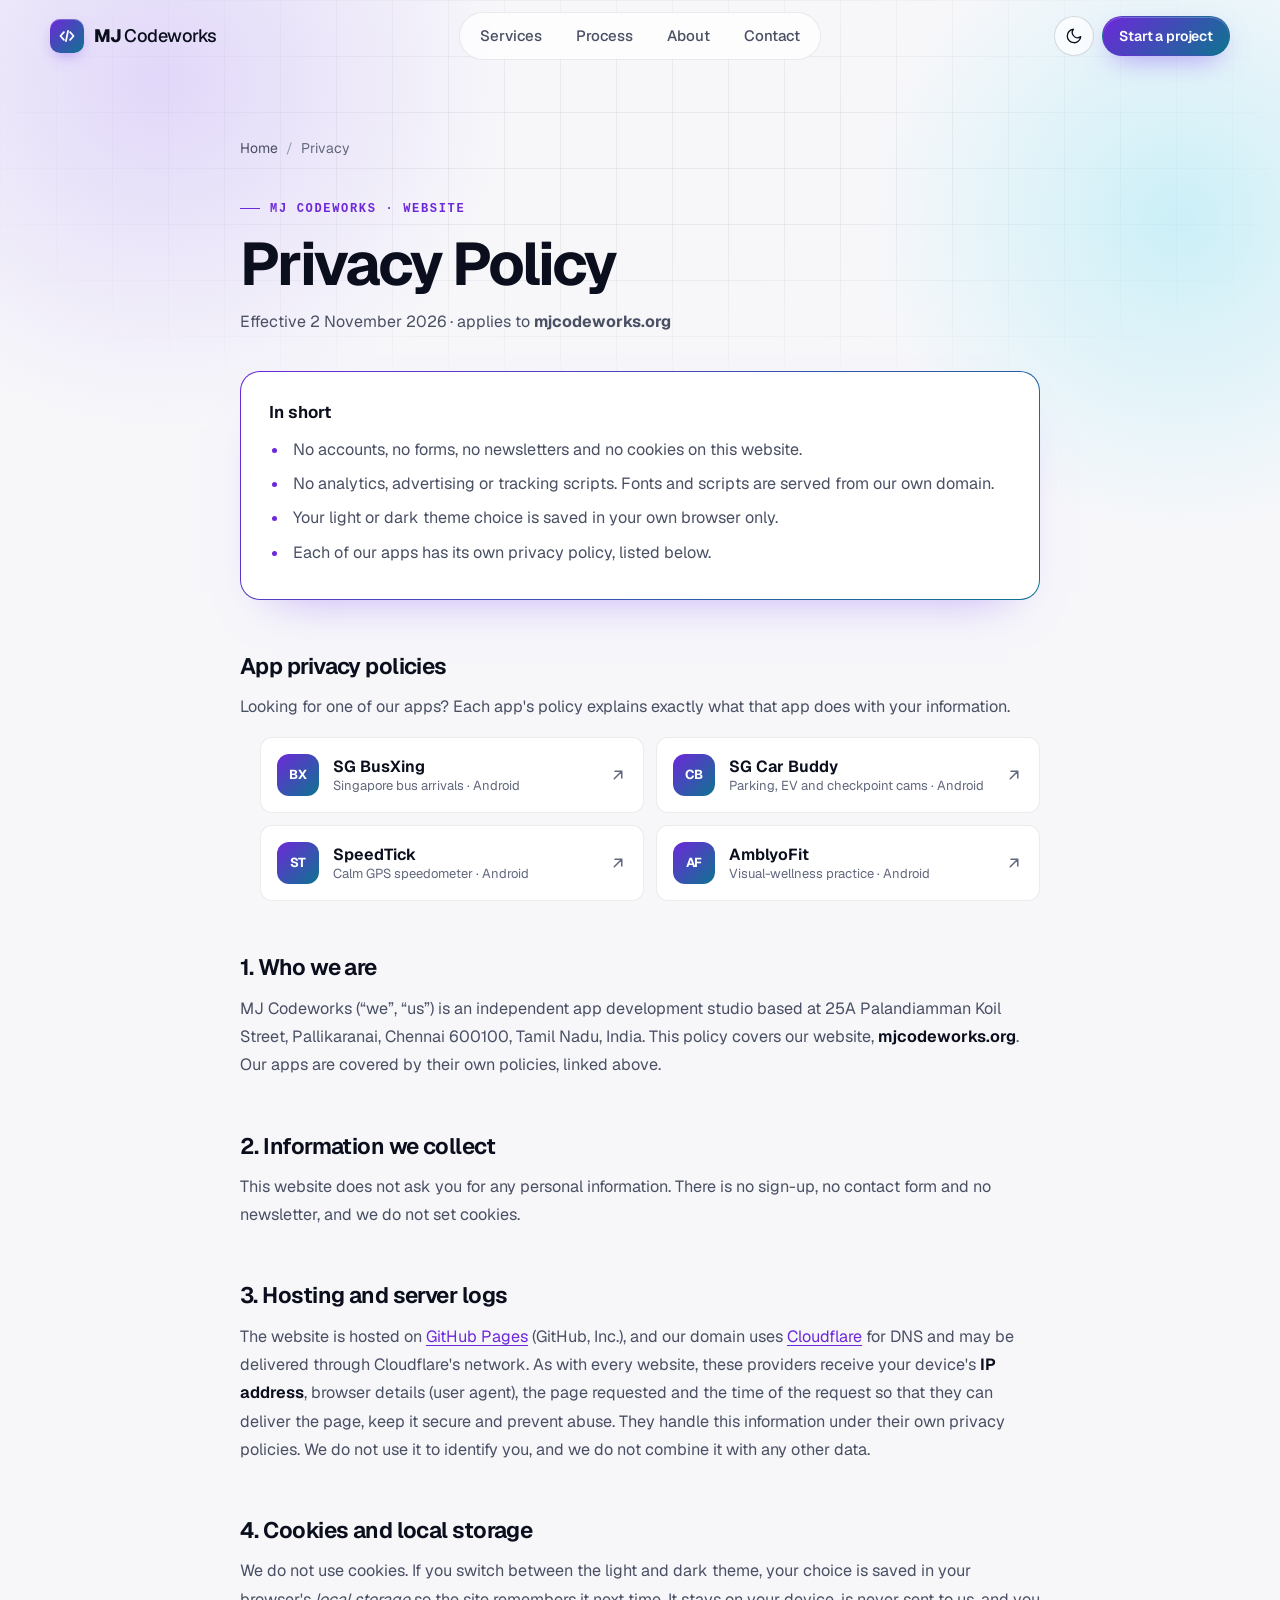
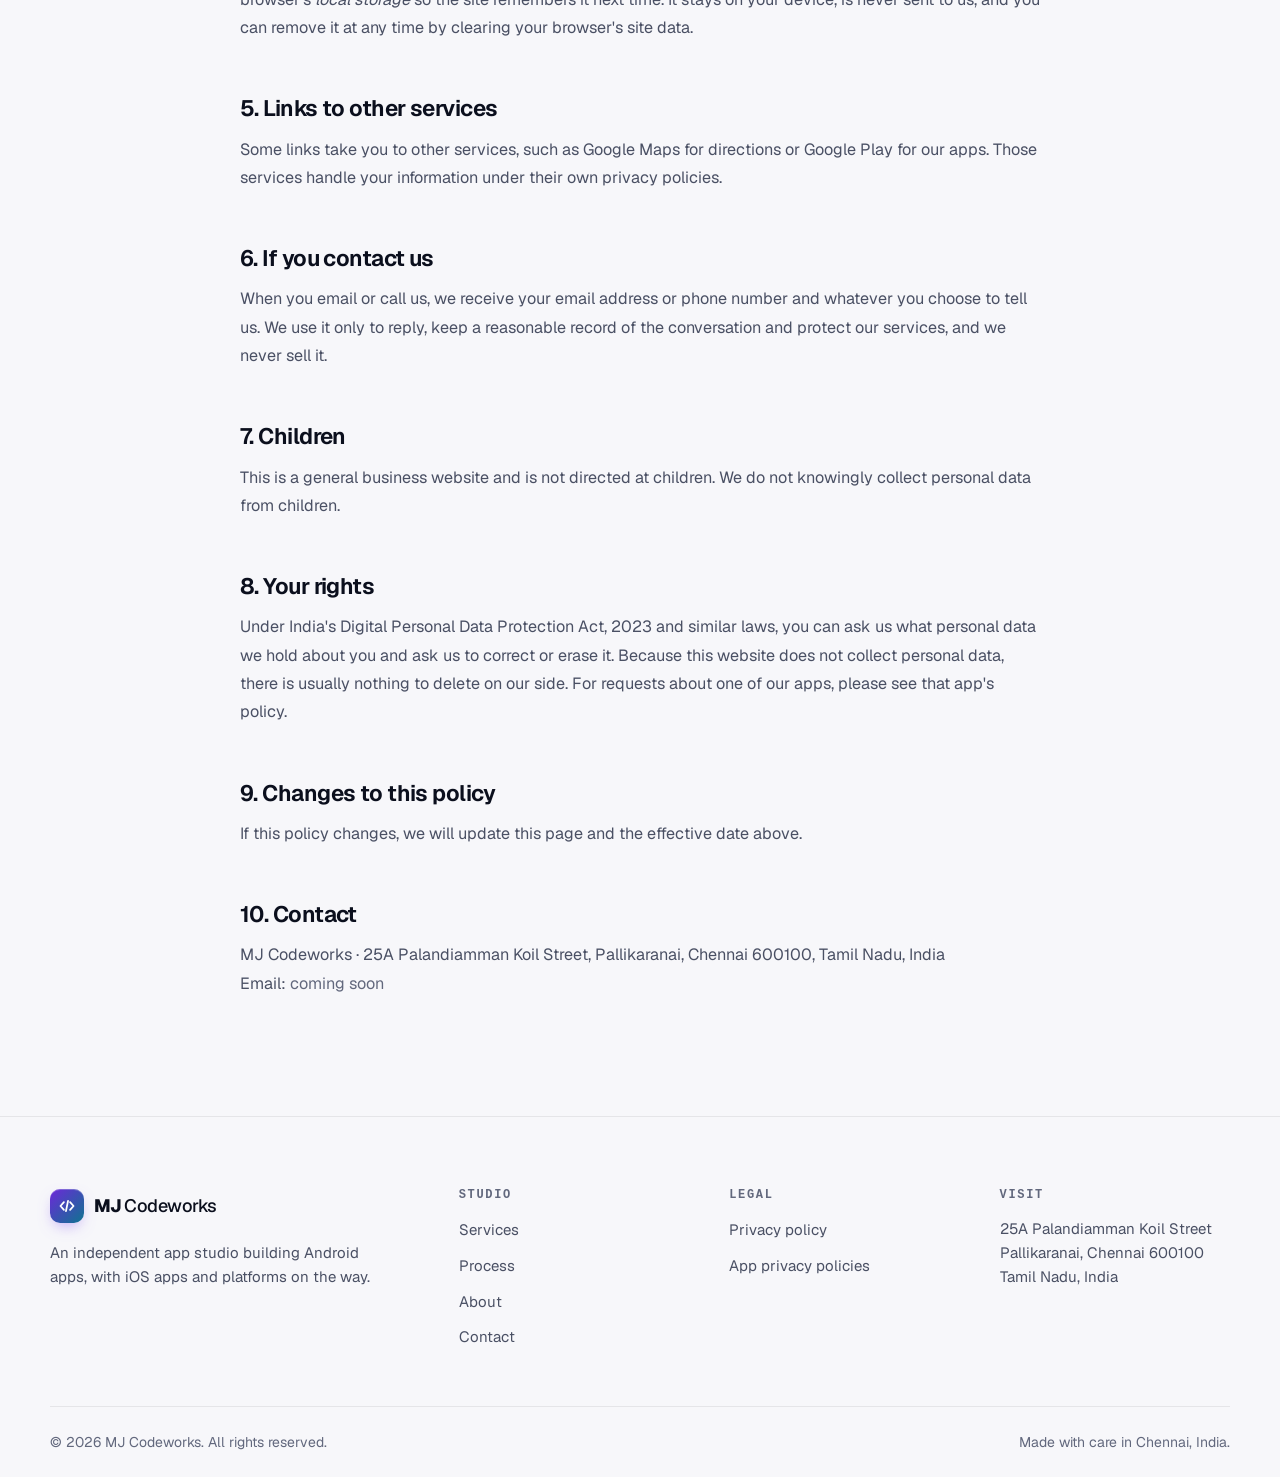
==== site/privacy/index.html @ a13cf24f "Add MJ Codeworks website with app privacy policies and Pages deploy" ====
<!doctype html>
<html lang="en-IN">
<head>
  <meta charset="utf-8">
  <meta name="viewport" content="width=device-width, initial-scale=1">
  <title>Privacy Policy · MJ Codeworks</title>
  <meta name="description" content="Privacy policy for the MJ Codeworks website, with links to the privacy policy of each MJ Codeworks app.">
  <link rel="canonical" href="https://mjcodeworks.org/privacy/">
  <meta name="theme-color" content="#f7f7fa">
  <link rel="icon" href="../favicon.svg" type="image/svg+xml">
  <link rel="preload" href="../assets/fonts/geist-var.woff2" as="font" type="font/woff2" crossorigin>
  <link rel="stylesheet" href="../assets/css/styles.css">
  <script src="../assets/js/theme.js"></script>
  <script src="../assets/js/main.js" defer></script>
</head>
<body>
<a class="skip-link" href="#main">Skip to content</a>

<div class="backdrop backdrop--soft" aria-hidden="true">
  <div class="backdrop__grid"></div>
  <div class="orb orb--1"></div>
  <div class="orb orb--2"></div>
</div>

<header class="site-header" data-header>
  <div class="container site-header__inner">
    <a class="brand" href="../">
      <span class="brand-mark" aria-hidden="true">
        <svg viewBox="0 0 32 32" fill="none" stroke="currentColor" stroke-width="2.6" stroke-linecap="round" stroke-linejoin="round"><path d="M11.5 10.5 6.5 16l5 5.5"/><path d="m20.5 10.5 5 5.5-5 5.5"/><path d="m17.5 8.5-3 15"/></svg>
      </span>
      <span><strong>MJ</strong> Codeworks</span>
    </a>
    <nav class="nav" id="site-nav" aria-label="Main">
      <a href="../#services">Services</a>
      <a href="../#process">Process</a>
      <a href="../#about">About</a>
      <a href="../#contact">Contact</a>
    </nav>
    <div class="header-actions">
      <button class="icon-btn theme-toggle" type="button" data-theme-toggle aria-label="Dark theme" aria-pressed="false">
        <svg class="icon icon--moon" viewBox="0 0 24 24" fill="none" stroke="currentColor" stroke-width="1.75" stroke-linecap="round" stroke-linejoin="round" aria-hidden="true"><path d="M21 12.8A9 9 0 1 1 11.2 3a7 7 0 0 0 9.8 9.8z"/></svg>
        <svg class="icon icon--sun" viewBox="0 0 24 24" fill="none" stroke="currentColor" stroke-width="1.75" stroke-linecap="round" stroke-linejoin="round" aria-hidden="true"><circle cx="12" cy="12" r="4"/><path d="M12 2v2M12 20v2M4.9 4.9l1.4 1.4M17.7 17.7l1.4 1.4M2 12h2M20 12h2M4.9 19.1l1.4-1.4M17.7 6.3l1.4-1.4"/></svg>
      </button>
      <a class="btn btn--primary btn--sm header-cta" href="../#contact">Start a project</a>
      <button class="icon-btn menu-btn" type="button" data-menu-toggle aria-controls="site-nav" aria-expanded="false" aria-label="Menu">
        <svg class="icon icon--menu" viewBox="0 0 24 24" fill="none" stroke="currentColor" stroke-width="1.75" stroke-linecap="round" aria-hidden="true"><path d="M4 7h16M4 12h16M4 17h16"/></svg>
        <svg class="icon icon--close" viewBox="0 0 24 24" fill="none" stroke="currentColor" stroke-width="1.75" stroke-linecap="round" aria-hidden="true"><path d="M6 6l12 12M18 6 6 18"/></svg>
      </button>
    </div>
  </div>
</header>

<main id="main" class="legal-main">
  <div class="legal-wrap">
    <ol class="breadcrumbs" aria-label="Breadcrumb">
      <li><a href="../">Home</a></li>
      <li aria-current="page">Privacy</li>
    </ol>

    <header class="legal-hero">
      <p class="kicker">MJ Codeworks · Website</p>
      <h1>Privacy Policy</h1>
      <p class="legal-meta">Effective 2 November 2026 · applies to <strong>mjcodeworks.org</strong></p>
    </header>

    <article class="prose">
      <div class="summary-card">
        <strong>In short</strong>
        <ul>
          <li>No accounts, no forms, no newsletters and no cookies on this website.</li>
          <li>No analytics, advertising or tracking scripts. Fonts and scripts are served from our own domain.</li>
          <li>Your light or dark theme choice is saved in your own browser only.</li>
          <li>Each of our apps has its own privacy policy, listed below.</li>
        </ul>
      </div>

      <h2 id="apps">App privacy policies</h2>
      <p>Looking for one of our apps? Each app's policy explains exactly what that app does with your information.</p>
      <ul class="policy-list">
        <li>
          <a class="policy-link" href="../apps/sgbusxing/privacy/">
            <span class="policy-link__icon" aria-hidden="true">BX</span>
            <span class="policy-link__text"><strong>SG BusXing</strong><small>Singapore bus arrivals · Android</small></span>
            <svg class="icon" viewBox="0 0 24 24" fill="none" stroke="currentColor" stroke-width="2" stroke-linecap="round" stroke-linejoin="round" aria-hidden="true"><path d="M7 17 17 7M8 7h9v9"/></svg>
          </a>
        </li>
        <li>
          <a class="policy-link" href="../apps/sgcarbuddy/privacy/">
            <span class="policy-link__icon" aria-hidden="true">CB</span>
            <span class="policy-link__text"><strong>SG Car Buddy</strong><small>Parking, EV and checkpoint cams · Android</small></span>
            <svg class="icon" viewBox="0 0 24 24" fill="none" stroke="currentColor" stroke-width="2" stroke-linecap="round" stroke-linejoin="round" aria-hidden="true"><path d="M7 17 17 7M8 7h9v9"/></svg>
          </a>
        </li>
        <li>
          <a class="policy-link" href="../apps/speedtick/privacy/">
            <span class="policy-link__icon" aria-hidden="true">ST</span>
            <span class="policy-link__text"><strong>SpeedTick</strong><small>Calm GPS speedometer · Android</small></span>
            <svg class="icon" viewBox="0 0 24 24" fill="none" stroke="currentColor" stroke-width="2" stroke-linecap="round" stroke-linejoin="round" aria-hidden="true"><path d="M7 17 17 7M8 7h9v9"/></svg>
          </a>
        </li>
        <li>
          <a class="policy-link" href="../apps/amblyofit/privacy/">
            <span class="policy-link__icon" aria-hidden="true">AF</span>
            <span class="policy-link__text"><strong>AmblyoFit</strong><small>Visual-wellness practice · Android</small></span>
            <svg class="icon" viewBox="0 0 24 24" fill="none" stroke="currentColor" stroke-width="2" stroke-linecap="round" stroke-linejoin="round" aria-hidden="true"><path d="M7 17 17 7M8 7h9v9"/></svg>
          </a>
        </li>
      </ul>

      <h2>1. Who we are</h2>
      <p>MJ Codeworks (“we”, “us”) is an independent app development studio based at 25A Palandiamman Koil Street,
        Pallikaranai, Chennai 600100, Tamil Nadu, India. This policy covers our website, <strong>mjcodeworks.org</strong>.
        Our apps are covered by their own policies, linked above.</p>

      <h2>2. Information we collect</h2>
      <p>This website does not ask you for any personal information. There is no sign-up, no contact form and no
        newsletter, and we do not set cookies.</p>

      <h2>3. Hosting and server logs</h2>
      <p>The website is hosted on <a href="https://docs.github.com/en/site-policy/privacy-policies/github-general-privacy-statement">GitHub Pages</a>
        (GitHub, Inc.), and our domain uses <a href="https://www.cloudflare.com/privacypolicy/">Cloudflare</a> for DNS and
        may be delivered through Cloudflare's network. As with every website, these providers receive your device's
        <strong>IP address</strong>, browser details (user agent), the page requested and the time of the request so that
        they can deliver the page, keep it secure and prevent abuse. They handle this information under their own privacy
        policies. We do not use it to identify you, and we do not combine it with any other data.</p>

      <h2>4. Cookies and local storage</h2>
      <p>We do not use cookies. If you switch between the light and dark theme, your choice is saved in your browser's
        <em>local storage</em> so the site remembers it next time. It stays on your device, is never sent to us, and you can
        remove it at any time by clearing your browser's site data.</p>

      <h2>5. Links to other services</h2>
      <p>Some links take you to other services, such as Google Maps for directions or Google Play for our apps. Those
        services handle your information under their own privacy policies.</p>

      <h2>6. If you contact us</h2>
      <p>When you email or call us, we receive your email address or phone number and whatever you choose to tell us. We
        use it only to reply, keep a reasonable record of the conversation and protect our services, and we never sell it.</p>

      <h2>7. Children</h2>
      <p>This is a general business website and is not directed at children. We do not knowingly collect personal data
        from children.</p>

      <h2>8. Your rights</h2>
      <p>Under India's Digital Personal Data Protection Act, 2023 and similar laws, you can ask us what personal data we
        hold about you and ask us to correct or erase it. Because this website does not collect personal data, there is
        usually nothing to delete on our side. For requests about one of our apps, please see that app's policy.</p>

      <h2>9. Changes to this policy</h2>
      <p>If this policy changes, we will update this page and the effective date above.</p>

      <h2>10. Contact</h2>
      <p>MJ Codeworks · 25A Palandiamman Koil Street, Pallikaranai, Chennai 600100, Tamil Nadu, India<br>
        Email: <span class="placeholder">coming soon</span></p>
    </article>
  </div>
</main>

<footer class="site-footer">
  <div class="container">
    <div class="footer-grid">
      <div class="footer-brand">
        <a class="brand" href="../">
          <span class="brand-mark" aria-hidden="true">
            <svg viewBox="0 0 32 32" fill="none" stroke="currentColor" stroke-width="2.6" stroke-linecap="round" stroke-linejoin="round"><path d="M11.5 10.5 6.5 16l5 5.5"/><path d="m20.5 10.5 5 5.5-5 5.5"/><path d="m17.5 8.5-3 15"/></svg>
          </span>
          <span><strong>MJ</strong> Codeworks</span>
        </a>
        <p>An independent app studio building Android apps, with iOS apps and platforms on the way.</p>
      </div>
      <nav aria-label="Studio">
        <p class="footer-title">Studio</p>
        <ul class="footer-links">
          <li><a href="../#services">Services</a></li>
          <li><a href="../#process">Process</a></li>
          <li><a href="../#about">About</a></li>
          <li><a href="../#contact">Contact</a></li>
        </ul>
      </nav>
      <nav aria-label="Legal">
        <p class="footer-title">Legal</p>
        <ul class="footer-links">
          <li><a href="./" aria-current="page">Privacy policy</a></li>
          <li><a href="#apps">App privacy policies</a></li>
        </ul>
      </nav>
      <div>
        <p class="footer-title">Visit</p>
        <address class="footer-address">25A Palandiamman Koil Street<br>Pallikaranai, Chennai 600100<br>Tamil Nadu, India</address>
      </div>
    </div>
    <div class="footer-bottom">
      <p>© <span data-year>2026</span> MJ Codeworks. All rights reserved.</p>
      <p>Made with care in Chennai, India.</p>
    </div>
  </div>
</footer>
</body>
</html>
---- site/assets/css/styles.css ----
/* ==========================================================================
   MJ Codeworks — site styles
   Theme: <html data-theme="light|dark"> (set by assets/js/theme.js)
   Brand: "Aurora" violet → cyan
   ========================================================================== */

@font-face {
  font-family: "Geist";
  src: url("../fonts/geist-var.woff2") format("woff2");
  font-weight: 100 900;
  font-style: normal;
  font-display: swap;
}

@font-face {
  font-family: "Instrument Serif";
  src: url("../fonts/instrument-serif-italic.woff2") format("woff2");
  font-weight: 400;
  font-style: italic;
  font-display: swap;
}

@property --ring {
  syntax: "<number>";
  inherits: false;
  initial-value: 0;
}

/* ---------- Tokens ---------- */

:root {
  --font-sans: "Geist", ui-sans-serif, system-ui, -apple-system, "Segoe UI", Roboto, "Helvetica Neue", Arial, sans-serif;
  --font-serif: "Instrument Serif", ui-serif, Georgia, "Times New Roman", serif;
  --font-mono: ui-monospace, "SF Mono", SFMono-Regular, Menlo, Consolas, "Liberation Mono", monospace;

  --radius-xs: 8px;
  --radius-sm: 12px;
  --radius: 20px;
  --radius-lg: 28px;
  --container: 1180px;
  --header-h: 72px;
  --ease: cubic-bezier(0.22, 1, 0.36, 1);

  --bg: #f7f7fa;
  --bg-alt: #eff0f5;
  --surface: #ffffff;
  --surface-2: #f3f4f8;
  --glass: rgba(255, 255, 255, 0.72);
  --line: rgba(14, 18, 36, 0.08);
  --line-strong: rgba(14, 18, 36, 0.15);
  --ink: #0b0f1d;
  --muted: #4a5064;
  --subtle: #62687d;
  --grid: rgba(14, 18, 36, 0.055);
  --track: rgba(14, 18, 36, 0.08);
  --shadow-sm: 0 1px 2px rgba(14, 18, 36, 0.05);
  --shadow: 0 1px 2px rgba(14, 18, 36, 0.04), 0 18px 40px -18px rgba(14, 18, 36, 0.2);
  --glow-strength: 0.34;

  /* Brand: p1/p2 = buttons & fills (white text passes AA), glow = decorative light,
     t1/t2 = gradient headline text, accent = links, icons and small text. */
  --p1: #6d28d9;
  --p2: #0e7490;
  --glow1: #8b5cf6;
  --glow2: #22d3ee;
  --t1: #6d28d9;
  --t2: #0e7490;
  --accent: #6d28d9;
  color-scheme: light;
}

[data-theme="dark"] {
  --bg: #06070c;
  --bg-alt: #0a0c13;
  --surface: #0f121b;
  --surface-2: #151924;
  --glass: rgba(15, 18, 27, 0.64);
  --line: rgba(255, 255, 255, 0.07);
  --line-strong: rgba(255, 255, 255, 0.14);
  --ink: #eef0f8;
  --muted: #a3a9bc;
  --subtle: #8a90a5;
  --grid: rgba(255, 255, 255, 0.04);
  --track: rgba(255, 255, 255, 0.09);
  --shadow-sm: 0 1px 2px rgba(0, 0, 0, 0.4);
  --shadow: 0 1px 2px rgba(0, 0, 0, 0.35), 0 24px 48px -24px rgba(0, 0, 0, 0.75);
  --glow-strength: 0.42;
  --t1: #a78bfa;
  --t2: #22d3ee;
  --accent: #c4b5fd;
  color-scheme: dark;
}

:root {
  --accent-soft: color-mix(in srgb, var(--accent) 11%, transparent);
  --accent-line: color-mix(in srgb, var(--accent) 28%, transparent);
  --gradient: linear-gradient(135deg, var(--p1), var(--p2));
  --gradient-text: linear-gradient(100deg, var(--t1), var(--t2));
}

/* ---------- Base ---------- */

*, *::before, *::after { box-sizing: border-box; }

html {
  -webkit-text-size-adjust: 100%;
  scroll-behavior: smooth;
  scroll-padding-top: calc(var(--header-h) + 16px);
}

body {
  position: relative;
  isolation: isolate;
  margin: 0;
  min-height: 100vh;
  background: var(--bg);
  color: var(--ink);
  font: 400 1rem/1.6 var(--font-sans);
  -webkit-font-smoothing: antialiased;
  -moz-osx-font-smoothing: grayscale;
  overflow-x: clip;
  transition: background-color 0.35s ease, color 0.35s ease;
}

img, svg { display: block; max-width: 100%; }
a { color: inherit; }
h1, h2, h3, p { overflow-wrap: break-word; }
::selection { background: color-mix(in srgb, var(--accent) 22%, transparent); }
:focus-visible { outline: 2px solid var(--accent); outline-offset: 3px; border-radius: 6px; }

.sr-only {
  position: absolute; width: 1px; height: 1px; padding: 0; margin: -1px;
  overflow: hidden; clip: rect(0, 0, 0, 0); white-space: nowrap; border: 0;
}

.skip-link {
  position: absolute; left: 16px; top: -100px; z-index: 100;
  padding: 10px 16px; border-radius: var(--radius-xs);
  background: var(--ink); color: var(--bg); font-weight: 600; text-decoration: none;
}
.skip-link:focus { top: 12px; }

.container { width: min(100% - 40px, var(--container)); margin-inline: auto; }

.icon { width: 20px; height: 20px; flex: none; }

/* ---------- Background glow ---------- */

.backdrop {
  position: absolute; inset: 0 0 auto; height: 1100px; z-index: -1;
  overflow: hidden; pointer-events: none;
}
.backdrop__grid {
  position: absolute; inset: 0;
  background-image:
    linear-gradient(var(--grid) 1px, transparent 1px),
    linear-gradient(90deg, var(--grid) 1px, transparent 1px);
  background-size: 56px 56px;
  -webkit-mask-image: radial-gradient(ellipse 75% 60% at 50% 25%, #000 25%, transparent 75%);
  mask-image: radial-gradient(ellipse 75% 60% at 50% 25%, #000 25%, transparent 75%);
}
.orb {
  position: absolute; border-radius: 50%;
  opacity: var(--glow-strength);
  animation: drift 22s ease-in-out infinite alternate;
}
.orb--1 { width: 760px; height: 760px; top: -300px; left: -220px; background: radial-gradient(circle, var(--glow1), transparent 65%); }
.orb--2 { width: 680px; height: 680px; top: -120px; right: -240px; background: radial-gradient(circle, var(--glow2), transparent 65%); animation-delay: -7s; }
.orb--3 { width: 520px; height: 520px; top: 420px; left: 32%; background: radial-gradient(circle, var(--glow1), transparent 65%); opacity: calc(var(--glow-strength) * 0.45); animation-delay: -14s; }
.backdrop--soft { height: 640px; }
.backdrop--soft .orb { opacity: calc(var(--glow-strength) * 0.6); }

@keyframes drift {
  to { transform: translate3d(60px, 40px, 0) scale(1.08); }
}

/* ---------- Buttons ---------- */

.btn {
  display: inline-flex; align-items: center; justify-content: center; gap: 8px;
  height: 48px; padding: 0 22px; border-radius: 999px;
  border: 1px solid transparent;
  font: 600 0.9375rem/1 var(--font-sans); letter-spacing: -0.01em;
  text-decoration: none; white-space: nowrap; cursor: pointer;
  transition: transform 0.25s var(--ease), box-shadow 0.25s ease, background-color 0.25s ease, border-color 0.25s ease;
}
.btn .icon { width: 18px; height: 18px; transition: transform 0.25s var(--ease); }
.btn:hover .icon--arrow { transform: translateX(3px); }
.btn--primary {
  color: #fff;
  background: var(--gradient);
  box-shadow: 0 10px 28px -10px color-mix(in srgb, var(--glow1) 75%, transparent), inset 0 1px 0 rgba(255, 255, 255, 0.22);
}
.btn--primary:hover { transform: translateY(-1px); box-shadow: 0 16px 36px -12px color-mix(in srgb, var(--glow1) 85%, transparent), inset 0 1px 0 rgba(255, 255, 255, 0.22); }
.btn--ghost {
  color: var(--ink);
  background: var(--glass);
  border-color: var(--line-strong);
  -webkit-backdrop-filter: blur(10px);
  backdrop-filter: blur(10px);
}
.btn--ghost:hover { border-color: var(--accent-line); background: var(--surface); }
.btn--sm { height: 40px; padding: 0 16px; font-size: 0.875rem; }

.icon-btn {
  display: inline-grid; place-items: center;
  width: 40px; height: 40px; padding: 0;
  border-radius: 999px; border: 1px solid var(--line-strong);
  background: var(--glass); color: var(--ink); cursor: pointer;
  transition: border-color 0.2s ease, background-color 0.2s ease, transform 0.2s var(--ease);
}
.icon-btn:hover { border-color: var(--accent-line); background: var(--surface); }
.icon-btn:active { transform: scale(0.94); }
.icon-btn .icon { width: 18px; height: 18px; }

/* ---------- Header ---------- */

.site-header {
  position: sticky; top: 0; z-index: 50;
  border-bottom: 1px solid transparent;
  transition: background-color 0.3s ease, border-color 0.3s ease;
}
.site-header.is-scrolled,
.site-header.menu-open {
  background: var(--glass);
  border-bottom-color: var(--line);
  -webkit-backdrop-filter: saturate(160%) blur(18px);
  backdrop-filter: saturate(160%) blur(18px);
}
.site-header__inner {
  display: grid; grid-template-columns: 1fr auto 1fr; align-items: center; gap: 16px;
  height: var(--header-h);
}

.brand {
  display: inline-flex; align-items: center; gap: 10px; justify-self: start;
  font-size: 1.125rem; font-weight: 500; letter-spacing: -0.03em; text-decoration: none;
}
.brand strong { font-weight: 800; }
.brand-mark {
  display: grid; place-items: center; flex: none;
  width: 34px; height: 34px; border-radius: 10px;
  background: var(--gradient); color: #fff;
  box-shadow: 0 6px 16px -6px color-mix(in srgb, var(--glow1) 70%, transparent), inset 0 1px 0 rgba(255, 255, 255, 0.25);
}
.brand-mark svg { width: 22px; height: 22px; }

.nav {
  display: flex; align-items: center; gap: 2px; padding: 4px;
  border-radius: 999px; border: 1px solid var(--line);
  background: var(--glass);
  -webkit-backdrop-filter: blur(12px);
  backdrop-filter: blur(12px);
}
.nav a {
  padding: 7px 16px; border-radius: 999px;
  color: var(--muted); font-size: 0.9375rem; font-weight: 500; text-decoration: none;
  transition: color 0.2s ease, background-color 0.2s ease;
}
.nav a:hover { color: var(--ink); background: var(--accent-soft); }
.nav a[aria-current="page"] { color: var(--ink); }

.header-actions { display: flex; align-items: center; gap: 8px; justify-self: end; grid-column: -2; }
.menu-btn { display: none; }

.theme-toggle .icon--sun { display: none; }
[data-theme="dark"] .theme-toggle .icon--sun { display: block; }
[data-theme="dark"] .theme-toggle .icon--moon { display: none; }
.menu-btn .icon--close { display: none; }
.menu-open .menu-btn .icon--close { display: block; }
.menu-open .menu-btn .icon--menu { display: none; }

/* ---------- Typography helpers ---------- */

.kicker {
  display: inline-flex; align-items: center; gap: 10px; margin: 0 0 18px;
  color: var(--accent); font: 600 0.75rem/1 var(--font-mono);
  letter-spacing: 0.14em; text-transform: uppercase;
}
.kicker::before { content: ""; width: 20px; height: 1px; background: currentColor; }

.gradient-text {
  background: var(--gradient-text);
  -webkit-background-clip: text;
  background-clip: text;
  color: transparent;
}
.serif-accent {
  font-family: var(--font-serif);
  font-style: italic;
  font-weight: 400;
  letter-spacing: -0.01em;
  padding-inline: 0.04em 0.1em;
  margin-inline: -0.04em -0.1em;
}

/* ---------- Hero ---------- */

.hero { padding: clamp(40px, 7vw, 88px) 0 clamp(64px, 8vw, 112px); }
.hero__inner {
  display: grid; grid-template-columns: minmax(0, 1.08fr) minmax(0, 0.92fr);
  align-items: center; gap: 40px;
}
.hero [data-enter] { animation: enter 0.9s var(--ease) both; animation-delay: calc(var(--i, 0) * 90ms); }

.pill {
  display: inline-flex; align-items: center; gap: 10px;
  padding: 5px 14px 5px 5px; border-radius: 999px;
  border: 1px solid var(--line-strong); background: var(--glass);
  -webkit-backdrop-filter: blur(10px);
  backdrop-filter: blur(10px);
  color: var(--muted); font-size: 0.8125rem; font-weight: 500;
}
.pill__tag {
  padding: 4px 10px; border-radius: 999px;
  background: var(--gradient); color: #fff; font-size: 0.75rem; font-weight: 600;
}

.hero h1 {
  margin: 24px 0 22px;
  font-size: clamp(2.6rem, 6.2vw, 4.9rem);
  font-weight: 700; line-height: 1.02; letter-spacing: -0.048em;
  text-wrap: balance;
}
.hero h1 .serif-accent { font-size: 1.06em; letter-spacing: -0.02em; }
.lead {
  margin: 0; max-width: 560px;
  color: var(--muted); font-size: clamp(1.05rem, 1.5vw, 1.2rem); line-height: 1.65;
  text-wrap: pretty;
}
.hero__actions { display: flex; flex-wrap: wrap; gap: 12px; margin-top: 36px; }
.check-list {
  display: flex; flex-wrap: wrap; gap: 10px 22px;
  margin: 36px 0 0; padding: 0; list-style: none;
  color: var(--muted); font-size: 0.9375rem;
}
.check-list li { display: inline-flex; align-items: center; gap: 8px; }
.check-list .icon { width: 18px; height: 18px; color: var(--accent); }

/* Phone mockup */

.hero__visual {
  position: relative; display: grid; place-items: center;
  min-height: 640px;
  perspective: 1400px;
  text-align: left;
}
.device {
  position: relative; width: 292px; height: 604px;
  padding: 10px; border-radius: 50px;
  background: linear-gradient(160deg, #2a2f3d, #0a0c12 40%, #1c202b);
  box-shadow:
    0 0 0 1px rgba(255, 255, 255, 0.08) inset,
    0 50px 100px -30px color-mix(in srgb, var(--glow1) 45%, rgba(0, 0, 0, 0.5)),
    0 30px 60px -30px rgba(0, 0, 0, 0.55);
  transform: rotateY(-14deg) rotateX(6deg) rotateZ(1deg);
  transition: transform 0.8s var(--ease);
  animation: device-in 1.2s var(--ease) 0.15s both;
}
.hero__visual:hover .device { transform: rotateY(-4deg) rotateX(2deg); }
.device::before {
  content: ""; position: absolute; top: 22px; left: 50%; z-index: 3;
  width: 12px; height: 12px; margin-left: -6px; border-radius: 50%;
  background: #05060a; box-shadow: 0 0 0 2px rgba(255, 255, 255, 0.04);
}
.device__screen {
  position: relative; height: 100%; overflow: hidden;
  display: flex; flex-direction: column; gap: 14px;
  padding: 18px 16px 12px; border-radius: 40px;
  background: var(--surface); color: var(--ink);
}
.app-status { display: flex; justify-content: space-between; padding: 0 8px; font-size: 0.75rem; font-weight: 600; }
.app-status span:last-child { display: inline-flex; gap: 4px; align-items: center; }
.app-status i { display: block; width: 14px; height: 8px; border-radius: 2px; background: currentColor; opacity: 0.8; }
.app-status i:first-child { width: 10px; opacity: 0.5; }
.app-top { display: flex; align-items: center; justify-content: space-between; padding: 6px 4px 0; }
.app-kicker { margin: 0; color: var(--subtle); font-size: 0.75rem; }
.app-title { margin: 0; font-size: 1.25rem; font-weight: 700; letter-spacing: -0.03em; }
.app-avatar {
  display: grid; place-items: center; width: 36px; height: 36px; border-radius: 50%;
  background: var(--gradient); color: #fff; font-size: 0.75rem; font-weight: 700;
}
.app-card {
  display: flex; align-items: center; gap: 14px; padding: 14px;
  border-radius: 20px; background: var(--surface-2); border: 1px solid var(--line);
}
.ring { position: relative; flex: none; width: 64px; height: 64px; display: grid; place-items: center; }
.ring::before {
  content: ""; position: absolute; inset: 0; border-radius: 50%;
  background: conic-gradient(var(--glow1), var(--glow2) calc(var(--ring) * 1%), var(--track) 0);
  -webkit-mask: radial-gradient(farthest-side, transparent calc(100% - 7px), #000 calc(100% - 6px));
  mask: radial-gradient(farthest-side, transparent calc(100% - 7px), #000 calc(100% - 6px));
  animation: ring-fill 1.8s var(--ease) 0.6s both;
}
.ring span { font-size: 0.875rem; font-weight: 700; }
.app-card__title { margin: 0; font-weight: 650; font-size: 0.9375rem; }
.app-card__sub { margin: 2px 0 0; color: var(--subtle); font-size: 0.75rem; }
.app-section-label { display: flex; justify-content: space-between; margin: 0 4px; font-size: 0.75rem; color: var(--subtle); }
.app-section-label b { color: var(--ink); font-weight: 600; }
.app-bars {
  display: flex; align-items: flex-end; gap: 8px; height: 76px; padding: 0 4px;
}
.app-bars span {
  flex: 1; height: var(--h); border-radius: 6px;
  background: linear-gradient(180deg, var(--glow1), color-mix(in srgb, var(--glow2) 60%, transparent));
  opacity: 0.85; transform-origin: bottom;
  animation: bar-grow 1s var(--ease) both;
  animation-delay: calc(0.7s + var(--i) * 70ms);
}
.app-bars span:last-child { opacity: 1; box-shadow: 0 0 18px -2px var(--glow1); }
.app-tasks { display: grid; gap: 8px; margin: 0; padding: 0; list-style: none; }
.app-tasks li {
  display: flex; align-items: center; gap: 10px; padding: 10px 12px;
  border-radius: 14px; border: 1px solid var(--line); font-size: 0.8125rem; font-weight: 500;
}
.app-tasks li em { margin-left: auto; color: var(--subtle); font-size: 0.6875rem; font-style: normal; }
.task-dot {
  display: grid; place-items: center; flex: none;
  width: 18px; height: 18px; border-radius: 50%;
  border: 1.5px solid var(--line-strong);
}
.task-dot svg { width: 11px; height: 11px; }
.is-done .task-dot { border: 0; background: var(--gradient); color: #fff; }
.is-active .task-dot { border-color: var(--glow1); box-shadow: 0 0 0 3px color-mix(in srgb, var(--glow1) 25%, transparent); }
.app-nav {
  display: flex; justify-content: space-around; margin-top: auto; padding: 10px 6px 4px;
  border-top: 1px solid var(--line);
}
.app-nav span { width: 22px; height: 6px; border-radius: 4px; background: var(--track); }
.app-nav span:first-child { width: 36px; background: var(--gradient); }

.float-card {
  position: absolute; z-index: 2;
  display: flex; align-items: center; gap: 12px;
  padding: 12px 16px 12px 12px; border-radius: 18px;
  border: 1px solid var(--line-strong); background: var(--glass);
  -webkit-backdrop-filter: blur(18px) saturate(160%);
  backdrop-filter: blur(18px) saturate(160%);
  box-shadow: var(--shadow);
  animation: enter 0.9s var(--ease) both, bob 7s ease-in-out infinite;
}
.float-card__icon {
  display: grid; place-items: center; flex: none;
  width: 36px; height: 36px; border-radius: 11px;
  background: var(--gradient); color: #fff;
}
.float-card__icon .icon { width: 18px; height: 18px; }
.float-card strong { display: block; font-size: 0.8125rem; font-weight: 650; }
.float-card small { display: block; color: var(--subtle); font-size: 0.6875rem; }
.float-card--a { top: 40%; left: -4%; animation-delay: 0.7s, 1.6s; }
.float-card--b { bottom: 5%; right: -4%; animation-delay: 0.9s, 0s; }
.float-card--c { top: 4%; right: 4%; padding: 10px 14px; animation-delay: 1.1s, 3s; }
.float-card--c strong { font-size: 1.125rem; letter-spacing: -0.02em; }

/* ---------- Marquee ---------- */

.marquee {
  border-block: 1px solid var(--line);
  background: color-mix(in srgb, var(--surface) 55%, transparent);
  overflow: hidden;
  -webkit-mask-image: linear-gradient(90deg, transparent, #000 12%, #000 88%, transparent);
  mask-image: linear-gradient(90deg, transparent, #000 12%, #000 88%, transparent);
}
.marquee__track { display: flex; width: max-content; animation: marquee 48s linear infinite; }
.marquee:hover .marquee__track { animation-play-state: paused; }
.marquee__list {
  display: flex; align-items: center; gap: 36px;
  margin: 0; padding: 22px 36px 22px 0; list-style: none;
  color: var(--muted); font-size: 1rem; font-weight: 500; white-space: nowrap;
}
.marquee__list li { display: inline-flex; align-items: center; gap: 36px; }
.marquee__list li::after {
  content: "✦"; font-size: 0.75rem;
  background: var(--gradient-text); -webkit-background-clip: text; background-clip: text; color: transparent;
}

/* ---------- Sections ---------- */

.section { padding: clamp(80px, 10vw, 136px) 0; }
.section--alt {
  background: var(--bg-alt);
  border-block: 1px solid var(--line);
}
.section-head { max-width: 760px; margin: 0 auto clamp(40px, 6vw, 64px); text-align: center; }
.section-head .kicker { justify-content: center; }
.section-title {
  margin: 0 0 18px;
  font-size: clamp(2rem, 4.6vw, 3.4rem); font-weight: 700;
  line-height: 1.06; letter-spacing: -0.04em;
  text-wrap: balance;
}
.section-title .serif-accent { font-size: 1.06em; }
.section-lead { margin: 0 auto; max-width: 620px; color: var(--muted); font-size: 1.125rem; text-wrap: pretty; }

/* Reveal on scroll (only when JS is running) */
.js [data-reveal] {
  opacity: 0; translate: 0 24px;
  transition:
    opacity 0.8s var(--ease) calc(var(--i, 0) * 80ms),
    translate 0.8s var(--ease) calc(var(--i, 0) * 80ms),
    transform 0.3s var(--ease), border-color 0.3s ease, box-shadow 0.3s ease;
}
.js [data-reveal].is-visible { opacity: 1; translate: 0 0; }

/* ---------- Cards ---------- */

.card {
  position: relative; overflow: hidden;
  padding: 28px; border-radius: var(--radius);
  background: var(--surface); border: 1px solid var(--line);
  box-shadow: var(--shadow-sm);
  transition: transform 0.3s var(--ease), border-color 0.3s ease, box-shadow 0.3s ease;
}
.card > * { position: relative; }
.card:hover { border-color: var(--line-strong); box-shadow: var(--shadow); }
[data-spotlight]::before {
  content: ""; position: absolute; inset: 0;
  background: radial-gradient(460px circle at var(--mx, 50%) var(--my, 0%), color-mix(in srgb, var(--glow1) 13%, transparent), transparent 60%);
  opacity: 0; transition: opacity 0.35s ease; pointer-events: none;
}
[data-spotlight]:hover::before { opacity: 1; }

.icon-tile {
  display: grid; place-items: center; flex: none;
  width: 46px; height: 46px; border-radius: 13px;
  background: var(--accent-soft); color: var(--accent);
  border: 1px solid var(--accent-line);
}
.icon-tile .icon { width: 22px; height: 22px; }

.status {
  display: inline-flex; align-items: center; gap: 7px;
  padding: 5px 11px; border-radius: 999px;
  border: 1px solid var(--line-strong);
  color: var(--muted); font-size: 0.75rem; font-weight: 600; white-space: nowrap;
}
.status .icon { width: 13px; height: 13px; }
.status--live { color: var(--accent); border-color: var(--accent-line); background: var(--accent-soft); }
.status--live::before {
  content: ""; width: 7px; height: 7px; border-radius: 50%;
  background: currentColor; animation: ping 2.2s ease-out infinite;
}

/* Bento grid */
.bento { display: grid; grid-template-columns: repeat(3, minmax(0, 1fr)); gap: 16px; }
.bento-card { display: flex; flex-direction: column; gap: 14px; min-height: 250px; }
.bento-card:hover { transform: translateY(-3px); }
.bento-card--feature { grid-column: span 2; grid-row: span 2; padding: 36px; }
.bento-card__head { display: flex; align-items: flex-start; justify-content: space-between; gap: 12px; margin-bottom: 8px; }
.bento-card h3 { margin: 0; font-size: 1.3rem; font-weight: 650; letter-spacing: -0.025em; }
.bento-card--feature h3 { font-size: clamp(1.6rem, 2.6vw, 2.1rem); letter-spacing: -0.035em; }
.bento-card p { margin: 0; color: var(--muted); }
.bento-card--feature > p { max-width: 520px; font-size: 1.0625rem; }
.bento-card--soon { background: linear-gradient(180deg, var(--surface), var(--surface-2)); }

.chips { display: flex; flex-wrap: wrap; gap: 8px; margin: 6px 0 10px; padding: 0; list-style: none; }
.chips li {
  padding: 6px 12px; border-radius: 999px;
  border: 1px solid var(--line); background: var(--surface-2);
  font-size: 0.8125rem; font-weight: 500;
}

.terminal {
  margin-top: auto; padding: 16px 18px 18px;
  border-radius: 16px; border: 1px solid rgba(255, 255, 255, 0.08);
  background: #0a0c12; color: #d5d9e5;
  font: 500 0.8125rem/1.75 var(--font-mono);
  box-shadow: inset 0 1px 0 rgba(255, 255, 255, 0.05), 0 20px 40px -24px rgba(0, 0, 0, 0.6);
  overflow-x: auto;
}
.terminal__bar { display: flex; gap: 7px; margin-bottom: 12px; }
.terminal__bar span { width: 11px; height: 11px; border-radius: 50%; background: #ff5f57; }
.terminal__bar span:nth-child(2) { background: #febc2e; }
.terminal__bar span:nth-child(3) { background: #28c840; }
.terminal__line { display: block; white-space: pre; }
.terminal .t-prompt { color: var(--glow2); }
.terminal .t-ok { color: #4ade80; }
.terminal .t-dim { color: #7d8398; }
.caret {
  display: inline-block; width: 8px; height: 1.05em; margin-left: 2px;
  background: #d5d9e5; vertical-align: text-bottom;
  animation: blink 1.1s steps(1) infinite;
}
.js .bento-card--feature .terminal__line { opacity: 0; }
.js .bento-card--feature.is-visible .terminal__line {
  animation: line-in 0.45s var(--ease) both;
  animation-delay: calc(0.5s + var(--l) * 0.45s);
}

/* ---------- Process ---------- */

.process {
  position: relative;
  display: grid; grid-template-columns: repeat(4, minmax(0, 1fr)); gap: 24px;
  margin: 0; padding: 0; list-style: none;
}
.process::before {
  content: ""; position: absolute; top: 28px; left: 28px; right: calc((100% - 72px) / 4 - 28px); height: 2px;
  background: linear-gradient(90deg, var(--glow1), var(--glow2));
  opacity: 0.55; transform-origin: left;
}
.js .process::before { transform: scaleX(0); transition: transform 1.6s var(--ease) 0.2s; }
.js .process.is-visible::before { transform: scaleX(1); }
.step { position: relative; display: flex; flex-direction: column; align-items: flex-start; }
.step__badge {
  position: relative; z-index: 1;
  display: grid; place-items: center;
  width: 56px; height: 56px; border-radius: 50%;
  background: var(--surface); color: var(--accent);
  border: 1px solid var(--accent-line);
  box-shadow: 0 0 0 8px var(--bg-alt), 0 10px 24px -12px color-mix(in srgb, var(--glow1) 70%, transparent);
}
.step__badge .icon { width: 22px; height: 22px; }
.step__num { display: block; margin: 26px 0 8px; color: var(--subtle); font: 600 0.75rem/1 var(--font-mono); letter-spacing: 0.14em; }
.step h3 { margin: 0 0 10px; font-size: 1.35rem; font-weight: 650; letter-spacing: -0.025em; }
.step p { margin: 0 0 18px; color: var(--muted); }
.step__out {
  display: inline-flex; align-items: center; gap: 8px; margin-top: auto;
  padding: 7px 12px; border-radius: 999px;
  border: 1px solid var(--line); background: var(--surface);
  font-size: 0.8125rem; font-weight: 600;
}
.step__out .icon { width: 15px; height: 15px; color: var(--accent); }

/* ---------- About ---------- */

.about { display: grid; grid-template-columns: minmax(0, 0.95fr) minmax(0, 1.05fr); gap: clamp(40px, 6vw, 80px); align-items: start; }
.about__intro { position: sticky; top: calc(var(--header-h) + 32px); }
.about__intro .section-title { text-align: left; }
.about__intro p { color: var(--muted); font-size: 1.0625rem; margin: 0 0 16px; max-width: 520px; }
.facts { display: grid; gap: 12px; margin: 28px 0 0; padding: 0; list-style: none; }
.facts li { display: flex; align-items: center; gap: 12px; font-weight: 500; }
.facts .icon-tile { width: 36px; height: 36px; border-radius: 10px; }
.facts .icon-tile .icon { width: 18px; height: 18px; }
.principles { display: grid; grid-template-columns: repeat(2, minmax(0, 1fr)); gap: 16px; }
.principle { display: flex; flex-direction: column; gap: 14px; }
.principle:nth-child(even) { margin-top: 40px; }
.principle h3 { margin: 6px 0 0; font-size: 1.15rem; font-weight: 650; letter-spacing: -0.02em; }
.principle p { margin: 0; color: var(--muted); font-size: 0.975rem; }

/* ---------- CTA ---------- */

.cta {
  position: relative; isolation: isolate; overflow: hidden;
  padding: clamp(48px, 7vw, 88px) clamp(24px, 5vw, 64px);
  border-radius: var(--radius-lg); border: 1px solid var(--line);
  background: var(--surface); text-align: center;
}
.cta::before {
  content: ""; position: absolute; inset: 0; z-index: -1;
  background:
    radial-gradient(600px circle at 12% 0%, color-mix(in srgb, var(--glow1) 32%, transparent), transparent 60%),
    radial-gradient(560px circle at 88% 100%, color-mix(in srgb, var(--glow2) 30%, transparent), transparent 60%);
}
.cta::after {
  content: ""; position: absolute; inset: 0; z-index: -1;
  background-image:
    linear-gradient(var(--grid) 1px, transparent 1px),
    linear-gradient(90deg, var(--grid) 1px, transparent 1px);
  background-size: 44px 44px;
  -webkit-mask-image: radial-gradient(ellipse at center, #000 20%, transparent 75%);
  mask-image: radial-gradient(ellipse at center, #000 20%, transparent 75%);
}
.cta .section-title { max-width: 760px; margin-inline: auto; }
.cta .section-lead { margin-bottom: 32px; }
.cta__actions { display: flex; flex-wrap: wrap; justify-content: center; gap: 12px; }

/* ---------- Contact ---------- */

.contact-grid { display: grid; grid-template-columns: minmax(0, 1.35fr) minmax(0, 1fr); gap: 16px; }
.contact-card { display: flex; align-items: flex-start; gap: 18px; }
.contact-card h3 { margin: 0 0 4px; font-size: 1rem; font-weight: 600; color: var(--subtle); }
.contact-card__value { margin: 0; font-size: 1.25rem; font-weight: 600; letter-spacing: -0.02em; }
.contact-card__note { margin: 6px 0 0; color: var(--subtle); font-size: 0.875rem; }
.contact-card--address { grid-row: span 2; flex-direction: column; align-items: stretch; gap: 0; padding: 0; }
.contact-card--address .map-art { flex: 1 0 240px; }
.contact-card--address .contact-card__body { display: flex; gap: 18px; padding: 28px; }
.contact-card address { font-style: normal; font-size: 1.125rem; font-weight: 500; line-height: 1.55; letter-spacing: -0.01em; }
.contact-actions { display: flex; flex-wrap: wrap; gap: 10px; margin-top: 18px; }
.placeholder { color: var(--subtle); }

.map-art {
  position: relative; height: 240px; overflow: hidden;
  background: var(--surface-2);
  border-bottom: 1px solid var(--line);
  background-image:
    linear-gradient(var(--grid) 1px, transparent 1px),
    linear-gradient(90deg, var(--grid) 1px, transparent 1px);
  background-size: 28px 28px;
}
.map-art__marsh {
  position: absolute; left: -6%; bottom: -30%; width: 46%; height: 90%;
  border-radius: 46% 54% 60% 40% / 52% 44% 56% 48%;
  background: color-mix(in srgb, var(--glow2) 20%, transparent);
  border: 1px solid color-mix(in srgb, var(--glow2) 30%, transparent);
}
.map-art__road {
  position: absolute; height: 14px; border-radius: 8px;
  background: var(--surface); box-shadow: 0 0 0 1px var(--line-strong);
}
.map-art__road--1 { left: -10%; right: -10%; top: 46%; transform: rotate(-8deg); }
.map-art__road--2 { top: -20%; bottom: -20%; left: 58%; width: 12px; height: auto; transform: rotate(14deg); }
.map-art__road--3 { left: 30%; right: -20%; top: 18%; height: 8px; transform: rotate(12deg); opacity: 0.8; }
.map-art__pin {
  position: absolute; top: 43%; left: 57%; z-index: 1;
  display: grid; place-items: center;
  width: 46px; height: 46px; margin: -23px 0 0 -23px; border-radius: 50%;
  background: var(--gradient); color: #fff;
  box-shadow: 0 0 0 5px var(--surface), 0 14px 28px -10px color-mix(in srgb, var(--glow1) 80%, transparent);
}
.map-art__pin::before, .map-art__pin::after {
  content: ""; position: absolute; inset: -5px; border-radius: 50%;
  border: 2px solid var(--glow1); opacity: 0;
  animation: pulse 2.6s ease-out infinite;
}
.map-art__pin::after { animation-delay: 1.3s; }
.map-art__pin .icon { width: 22px; height: 22px; }
.map-art__label {
  position: absolute; top: calc(43% + 34px); left: 57%; transform: translateX(-50%);
  padding: 4px 10px; border-radius: 999px;
  background: var(--glass); border: 1px solid var(--line-strong);
  -webkit-backdrop-filter: blur(8px);
  backdrop-filter: blur(8px);
  font-size: 0.75rem; font-weight: 600; white-space: nowrap;
}
.map-art__area {
  position: absolute; left: 7%; bottom: 14%;
  color: var(--subtle); font: 600 0.6875rem/1 var(--font-mono); letter-spacing: 0.14em; text-transform: uppercase;
}

/* ---------- Footer ---------- */

.site-footer { position: relative; overflow: hidden; padding-top: 72px; border-top: 1px solid var(--line); }
.footer-grid { display: grid; grid-template-columns: minmax(0, 1.6fr) repeat(3, minmax(0, 1fr)); gap: 40px; }
.footer-brand p { max-width: 320px; margin: 16px 0 0; color: var(--muted); font-size: 0.9375rem; }
.footer-title {
  margin: 0 0 16px; color: var(--subtle);
  font: 600 0.75rem/1 var(--font-mono); letter-spacing: 0.14em; text-transform: uppercase;
}
.footer-links { display: grid; gap: 10px; margin: 0; padding: 0; list-style: none; }
.footer-links a, .footer-address { color: var(--muted); font-size: 0.9375rem; font-style: normal; text-decoration: none; }
.footer-links a:hover { color: var(--ink); }
.footer-bottom {
  display: flex; flex-wrap: wrap; justify-content: space-between; gap: 12px;
  margin-top: 56px; padding: 24px 0; border-top: 1px solid var(--line);
  color: var(--subtle); font-size: 0.875rem;
}
.footer-bottom p { margin: 0; }
.footer-wordmark {
  margin: 0; padding: 8px 0 0;
  font-size: clamp(3rem, 13vw, 12rem); font-weight: 800;
  line-height: 0.78; letter-spacing: -0.065em; text-align: center; white-space: nowrap;
  background: linear-gradient(180deg, color-mix(in srgb, var(--ink) 13%, transparent), transparent 88%);
  -webkit-background-clip: text; background-clip: text; color: transparent;
  user-select: none;
}

/* ---------- Legal pages ---------- */

.legal-main { padding: clamp(32px, 6vw, 64px) 0 clamp(64px, 8vw, 104px); }
.legal-wrap { width: min(100% - 40px, 800px); margin-inline: auto; }
.breadcrumbs { display: flex; flex-wrap: wrap; gap: 8px; margin: 0 0 32px; padding: 0; list-style: none; color: var(--subtle); font-size: 0.875rem; }
.breadcrumbs li { display: inline-flex; align-items: center; gap: 8px; }
.breadcrumbs li + li::before { content: "/"; opacity: 0.6; }
.breadcrumbs a { color: var(--muted); text-decoration: none; }
.breadcrumbs a:hover { color: var(--ink); text-decoration: underline; text-underline-offset: 3px; }
.legal-hero h1 {
  margin: 0 0 14px;
  font-size: clamp(2.4rem, 6vw, 3.75rem); font-weight: 700;
  line-height: 1.04; letter-spacing: -0.045em;
}
.legal-meta { margin: 0; color: var(--muted); }
.legal-intro { margin: 18px 0 0; color: var(--muted); font-size: 1.125rem; }

.prose { color: var(--muted); font-size: 1.0125rem; line-height: 1.75; }
.prose h2 {
  margin: 52px 0 12px; scroll-margin-top: calc(var(--header-h) + 24px);
  color: var(--ink); font-size: 1.4rem; font-weight: 650; line-height: 1.3; letter-spacing: -0.025em;
}
.prose h3 { margin: 28px 0 8px; color: var(--ink); font-size: 1.0625rem; font-weight: 650; }
.prose p { margin: 0 0 16px; }
.prose ul { margin: 0 0 16px; padding-left: 1.25rem; }
.prose li { margin: 6px 0; padding-left: 4px; }
.prose li::marker { color: var(--accent); }
.prose strong { color: var(--ink); font-weight: 650; }
.prose a { color: var(--accent); text-decoration-thickness: 1px; text-underline-offset: 3px; }
.prose a:hover { text-decoration-thickness: 2px; }
.prose code {
  padding: 2px 6px; border-radius: 6px;
  border: 1px solid var(--line); background: var(--surface-2); color: var(--ink);
  font: 0.875em var(--font-mono);
}

.summary-card {
  margin: 36px 0 8px; padding: 26px 28px; border-radius: var(--radius);
  border: 1px solid transparent;
  background: linear-gradient(var(--surface), var(--surface)) padding-box, var(--gradient) border-box;
  box-shadow: 0 24px 48px -32px color-mix(in srgb, var(--glow1) 60%, transparent);
}
.summary-card > strong { display: block; margin-bottom: 8px; color: var(--ink); font-size: 1.0625rem; }
.summary-card ul { margin: 0; }

.table-scroll {
  margin: 20px 0 24px; overflow-x: auto;
  border: 1px solid var(--line); border-radius: var(--radius-sm); background: var(--surface);
}
.prose table { width: 100%; min-width: 600px; border-collapse: collapse; font-size: 0.9375rem; line-height: 1.6; }
.prose th, .prose td { padding: 14px 16px; border-bottom: 1px solid var(--line); text-align: left; vertical-align: top; }
.prose tr:last-child td { border-bottom: 0; }
.prose th {
  background: var(--surface-2); color: var(--subtle);
  font-size: 0.75rem; font-weight: 600; letter-spacing: 0.08em; text-transform: uppercase;
}

.policy-list { display: grid; grid-template-columns: repeat(2, minmax(0, 1fr)); gap: 12px; margin: 16px 0 0; padding: 0; list-style: none; }
.policy-list li { margin: 0; padding: 0; }
.policy-link {
  display: flex; align-items: center; gap: 14px; height: 100%; padding: 16px;
  border-radius: var(--radius-sm); border: 1px solid var(--line); background: var(--surface);
  text-decoration: none;
  transition: border-color 0.2s ease, transform 0.2s var(--ease), box-shadow 0.2s ease;
}
.prose .policy-link { color: inherit; }
.policy-link:hover { border-color: var(--accent-line); transform: translateY(-2px); box-shadow: var(--shadow); }
.policy-link__icon {
  display: grid; place-items: center; flex: none;
  width: 42px; height: 42px; border-radius: 12px;
  background: var(--gradient); color: #fff; font-size: 0.8125rem; font-weight: 700; letter-spacing: -0.02em;
}
.policy-link__text { display: grid; line-height: 1.35; }
.policy-link__text strong { font-size: 1rem; }
.policy-link__text small { color: var(--subtle); font-size: 0.8125rem; }
.policy-link > .icon { margin-left: auto; width: 18px; height: 18px; color: var(--subtle); transition: transform 0.2s var(--ease), color 0.2s ease; }
.policy-link:hover > .icon { color: var(--accent); transform: translate(2px, -2px); }

/* ---------- 404 ---------- */

.not-found { display: grid; place-items: center; min-height: calc(100vh - var(--header-h)); min-height: calc(100svh - var(--header-h)); padding: 64px 0; text-align: center; }
.not-found .not-found__code {
  margin: 0; font-size: clamp(6rem, 22vw, 12rem); font-weight: 800; line-height: 0.9; letter-spacing: -0.06em;
  color: transparent;
}
.not-found h1 { margin: 16px 0 12px; font-size: clamp(1.75rem, 4vw, 2.5rem); letter-spacing: -0.03em; }
.not-found p { margin: 0 auto 32px; max-width: 460px; color: var(--muted); }

/* ---------- Animations ---------- */

@keyframes enter { from { opacity: 0; translate: 0 18px; } }
@keyframes device-in { from { opacity: 0; translate: 0 60px; } }
@keyframes bob { 50% { transform: translateY(-10px); } }
@keyframes ring-fill { to { --ring: 86; } }
@keyframes bar-grow { from { transform: scaleY(0); } }
@keyframes marquee { to { transform: translateX(-50%); } }
@keyframes blink { 50% { opacity: 0; } }
@keyframes line-in { from { opacity: 0; translate: -6px 0; } to { opacity: 1; translate: 0 0; } }
@keyframes ping {
  0% { box-shadow: 0 0 0 0 color-mix(in srgb, currentColor 55%, transparent); }
  70%, 100% { box-shadow: 0 0 0 7px transparent; }
}
@keyframes pulse {
  0% { opacity: 0.7; transform: scale(1); }
  100% { opacity: 0; transform: scale(2.4); }
}

/* ---------- Responsive ----------
   Phones ≤ 640 · Tablets 641–1080 · Laptops 1081–1599 · Large monitors ≥ 1600 */

@media (min-width: 1600px) {
  :root { --container: 1320px; }
  html { font-size: 106.25%; }
  .device { width: 316px; height: 654px; }
  .hero__visual { min-height: 700px; }
}

@media (min-width: 2200px) {
  :root { --container: 1480px; --header-h: 80px; }
  html { font-size: 118.75%; }
  .device { width: 344px; height: 712px; border-radius: 56px; }
  .device__screen { border-radius: 46px; }
  .hero__visual { min-height: 760px; }
  .backdrop { height: 1300px; }
}

@media (max-width: 1080px) {
  .process { grid-template-columns: repeat(2, minmax(0, 1fr)); gap: 48px 32px; }
  .process::before { display: none; }

  .footer-grid { grid-template-columns: repeat(3, minmax(0, 1fr)); }
  .footer-brand { grid-column: 1 / -1; }
}

@media (max-width: 960px) {
  .hero__inner { grid-template-columns: 1fr; gap: 48px; text-align: center; }
  .hero__copy { display: flex; flex-direction: column; align-items: center; }
  .hero .lead { margin-inline: auto; }
  .hero__actions, .check-list { justify-content: center; }
  .hero__visual { width: min(100%, 560px); min-height: 620px; margin-inline: auto; }
  .float-card--a { left: 0; }
  .float-card--b { right: 0; }

  .bento { grid-template-columns: repeat(2, minmax(0, 1fr)); }
  .bento-card--feature { grid-column: 1 / -1; grid-row: auto; }
  .bento-card:last-child { grid-column: 1 / -1; min-height: 0; }

  .about { grid-template-columns: 1fr; }
  .about__intro { position: static; }

  .contact-grid { grid-template-columns: repeat(2, minmax(0, 1fr)); }
  .contact-card--address { grid-column: 1 / -1; grid-row: auto; display: grid; grid-template-columns: minmax(0, 1fr) minmax(0, 1fr); }
  .contact-card--address .map-art { height: auto; min-height: 260px; border-bottom: 0; border-right: 1px solid var(--line); }
}

@media (max-width: 860px) {
  .site-header__inner { grid-template-columns: 1fr auto; }
  .menu-btn { display: inline-grid; }
  .nav {
    position: absolute; top: calc(var(--header-h) - 4px); left: 16px; right: 16px;
    display: none; flex-direction: column; align-items: stretch; gap: 2px;
    padding: 8px; border-radius: var(--radius);
    border-color: var(--line-strong); background: var(--surface);
    box-shadow: var(--shadow);
  }
  .menu-open .nav { display: flex; }
  .nav a { padding: 12px 16px; border-radius: var(--radius-sm); font-size: 1rem; }
}

@media (max-width: 640px) {
  .section { padding: 72px 0; }
  .section-head { text-align: left; }
  .section-head .kicker { justify-content: flex-start; }
  .section-lead { margin-inline: 0; font-size: 1.0625rem; }

  .bento { grid-template-columns: 1fr; }
  .bento-card { min-height: 0; }
  .bento-card--feature { padding: 26px 22px; }
  .card { padding: 24px 22px; }
  .terminal { padding: 14px; font-size: 0.75rem; }

  .process { grid-template-columns: 1fr; gap: 36px; }
  .process::before { display: block; top: 28px; bottom: 28px; left: 27px; right: auto; width: 2px; height: auto; transform-origin: top; }
  .js .process::before { transform: scaleY(0); }
  .js .process.is-visible::before { transform: scaleY(1); }
  .step { padding-left: 80px; }
  .step__badge { position: absolute; left: 0; top: 0; }
  .step__num { margin-top: 4px; }

  .principles { grid-template-columns: 1fr; }
  .principle:nth-child(even) { margin-top: 0; }

  .cta { text-align: left; }
  .cta .section-lead { margin-inline: 0; }
  .cta__actions { justify-content: flex-start; }

  .contact-grid { grid-template-columns: 1fr; }
  .contact-card--address { display: flex; }
  .contact-card--address .map-art { flex: 0 0 200px; height: 200px; min-height: 0; border-right: 0; border-bottom: 1px solid var(--line); }
  .contact-card--address .contact-card__body { padding: 24px 22px; }

  .policy-list { grid-template-columns: 1fr; }
  .footer-grid { grid-template-columns: repeat(2, minmax(0, 1fr)); gap: 32px 24px; }
  .footer-bottom { margin-top: 40px; }
}

@media (max-width: 520px) {
  .header-cta { display: none; }
  .hero h1 { font-size: clamp(2.35rem, 11vw, 2.9rem); }
  .pill__more { display: none; }
  .hero__actions { width: 100%; flex-direction: column; }
  .hero__actions .btn { width: 100%; }
  .check-list { flex-direction: column; align-items: center; gap: 10px; }

  .hero__visual { min-height: 556px; }
  .device { width: 256px; height: 532px; border-radius: 44px; transform: none; }
  .device__screen { border-radius: 34px; gap: 11px; padding: 16px 13px 10px; }
  .app-bars { height: 56px; }
  .app-tasks li:nth-child(4) { display: none; }
  .float-card { padding: 9px 12px 9px 9px; gap: 10px; border-radius: 14px; }
  .float-card__icon { width: 30px; height: 30px; border-radius: 9px; }
  .float-card--a { left: -4px; top: 50%; }
  .float-card--b { right: -4px; bottom: 6%; }
  .float-card--c { display: none; }

  .contact-card--address .contact-card__body { flex-direction: column; gap: 14px; }
  .contact-actions .btn { flex: 1 1 auto; }
  .ring { width: 54px; height: 54px; }
  .app-card { gap: 12px; padding: 12px; }
}

@media (max-width: 360px) {
  .container, .legal-wrap { width: calc(100% - 32px); }
  .brand { font-size: 1rem; }
  .float-card--b { display: none; }
}

/* Touch screens: no sticky hover lifts or cursor effects */
@media (hover: none) {
  .card:hover, .bento-card:hover, .policy-link:hover, .btn--primary:hover { transform: none; }
  [data-spotlight]::before { display: none; }
}

@media (prefers-reduced-motion: reduce) {
  html { scroll-behavior: auto; }
  *, *::before, *::after {
    animation-duration: 0.01ms !important;
    animation-delay: 0s !important;
    animation-iteration-count: 1 !important;
    transition-duration: 0.01ms !important;
    transition-delay: 0s !important;
  }
  .marquee__track { animation: none; }
  .device, .hero__visual:hover .device { transform: none; }
}
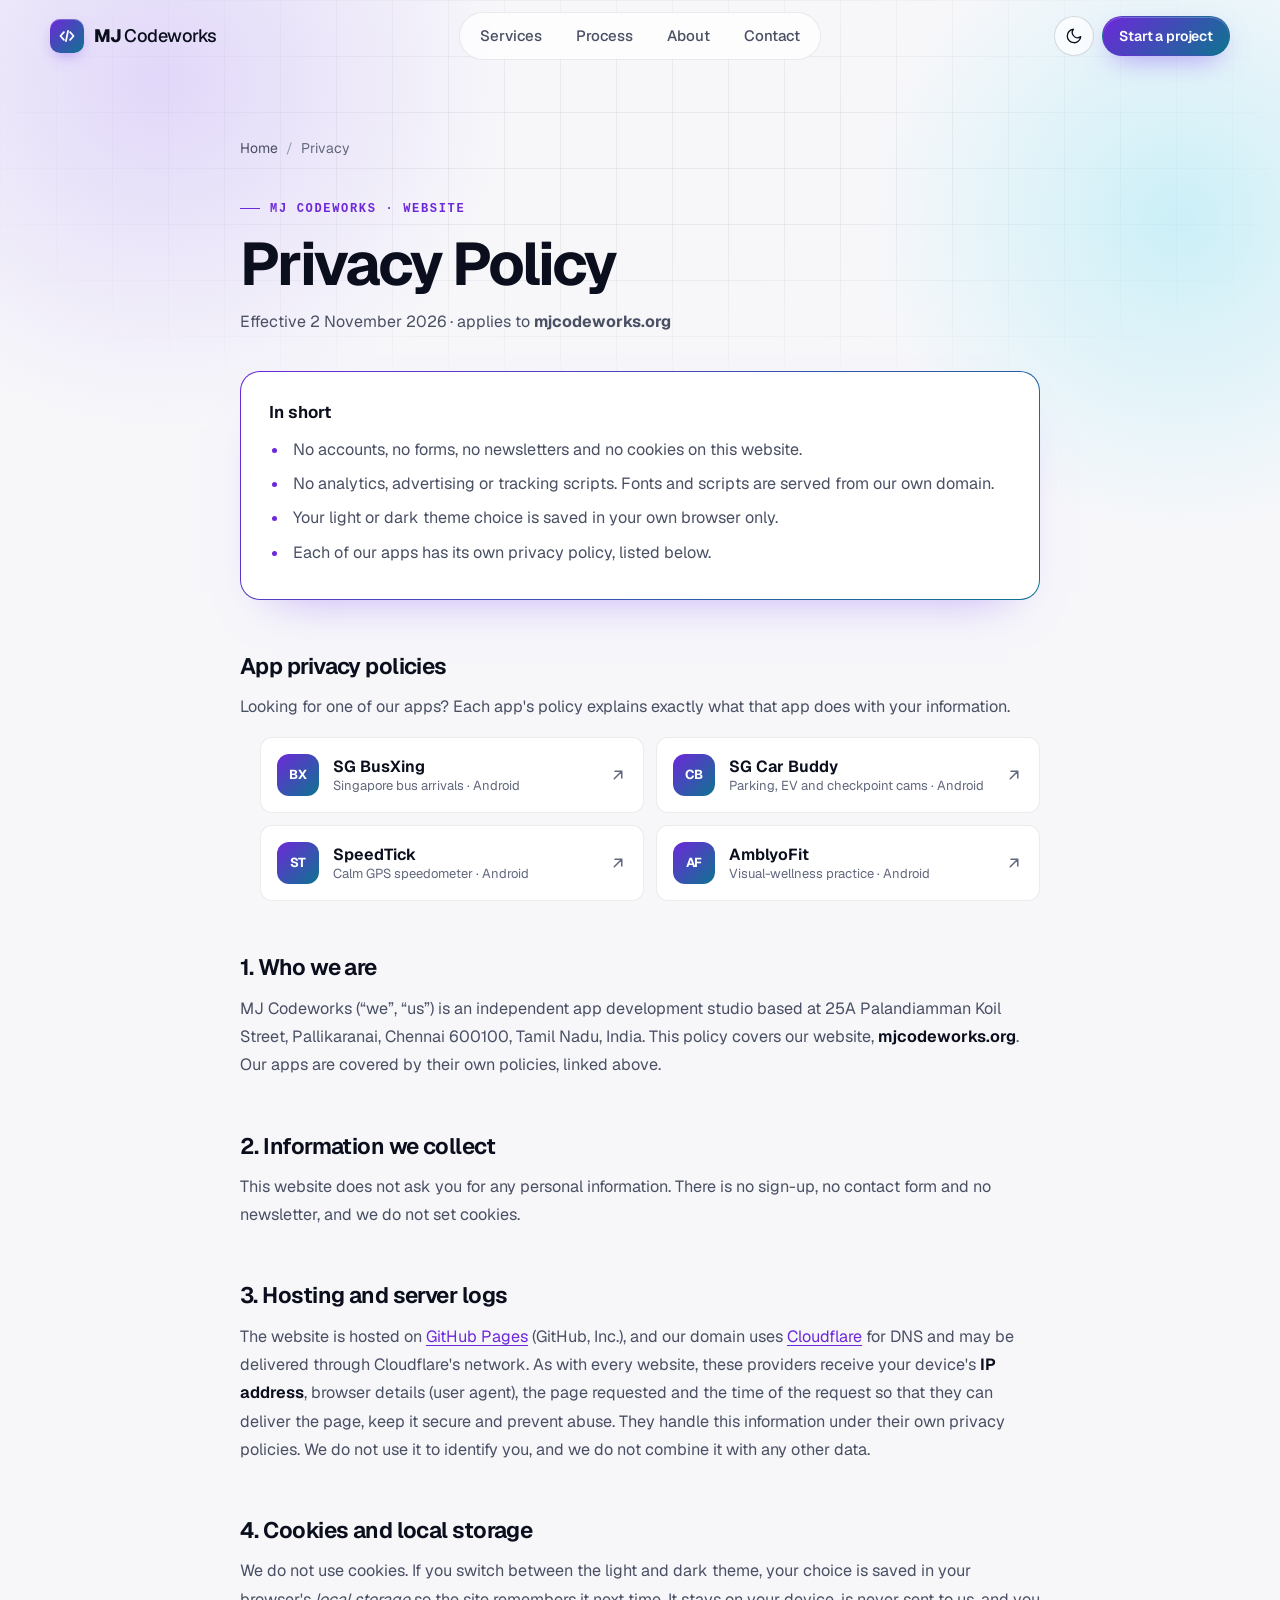
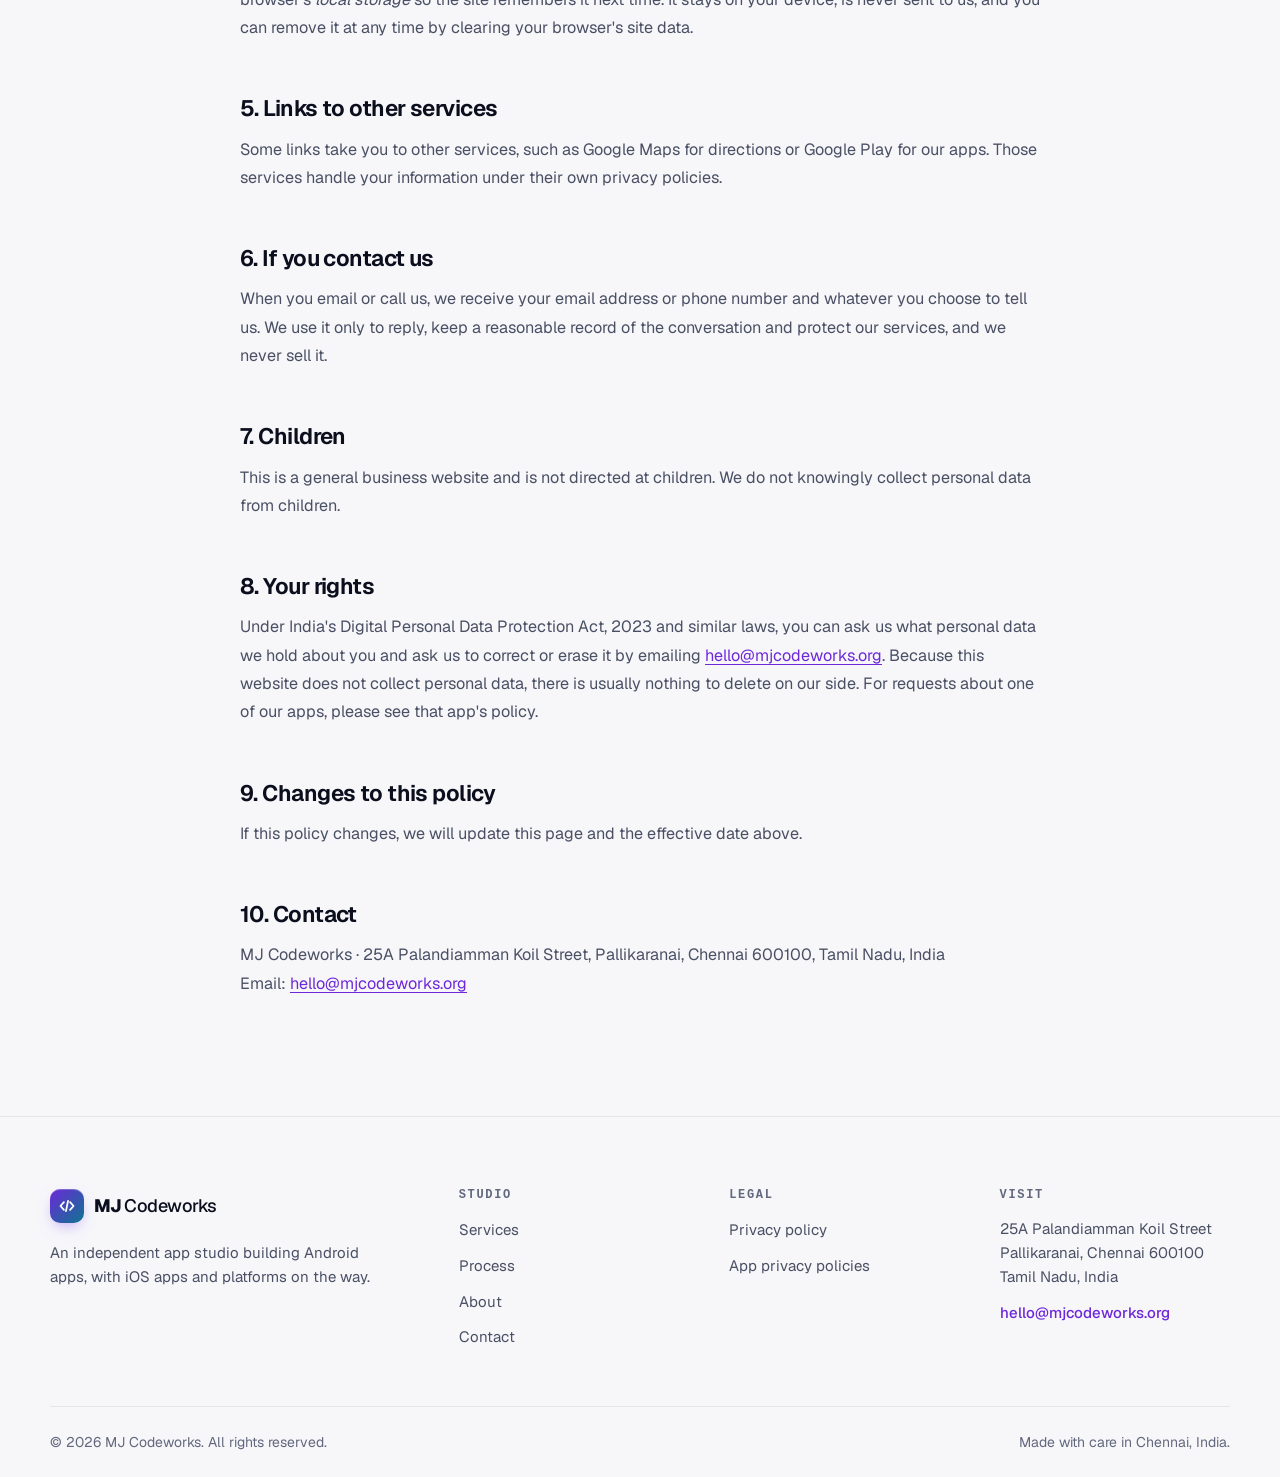
==== commit d23e1a8f: "Add business email: hello@ on the site, support@ in app policies" ====
--- a/site/privacy/index.html
+++ b/site/privacy/index.html
@@ -143,15 +143,17 @@
 
       <h2>8. Your rights</h2>
       <p>Under India's Digital Personal Data Protection Act, 2023 and similar laws, you can ask us what personal data we
-        hold about you and ask us to correct or erase it. Because this website does not collect personal data, there is
-        usually nothing to delete on our side. For requests about one of our apps, please see that app's policy.</p>
+        hold about you and ask us to correct or erase it by emailing
+        <a href="mailto:hello@mjcodeworks.org">hello@mjcodeworks.org</a>. Because this website does not collect personal
+        data, there is usually nothing to delete on our side. For requests about one of our apps, please see that app's
+        policy.</p>
 
       <h2>9. Changes to this policy</h2>
       <p>If this policy changes, we will update this page and the effective date above.</p>
 
       <h2>10. Contact</h2>
       <p>MJ Codeworks · 25A Palandiamman Koil Street, Pallikaranai, Chennai 600100, Tamil Nadu, India<br>
-        Email: <span class="placeholder">coming soon</span></p>
+        Email: <a href="mailto:hello@mjcodeworks.org">hello@mjcodeworks.org</a></p>
     </article>
   </div>
 </main>
@@ -187,6 +189,7 @@
       <div>
         <p class="footer-title">Visit</p>
         <address class="footer-address">25A Palandiamman Koil Street<br>Pallikaranai, Chennai 600100<br>Tamil Nadu, India</address>
+        <a class="footer-email" href="mailto:hello@mjcodeworks.org">hello@mjcodeworks.org</a>
       </div>
     </div>
     <div class="footer-bottom">
--- a/site/assets/css/styles.css
+++ b/site/assets/css/styles.css
@@ -670,8 +670,11 @@
 .contact-grid { display: grid; grid-template-columns: minmax(0, 1.35fr) minmax(0, 1fr); gap: 16px; }
 .contact-card { display: flex; align-items: flex-start; gap: 18px; }
 .contact-card h3 { margin: 0 0 4px; font-size: 1rem; font-weight: 600; color: var(--subtle); }
-.contact-card__value { margin: 0; font-size: 1.25rem; font-weight: 600; letter-spacing: -0.02em; }
+.contact-card__value { margin: 0; font-size: 1.25rem; font-weight: 600; letter-spacing: -0.02em; overflow-wrap: anywhere; }
+a.contact-card__value { display: inline-block; color: var(--ink); text-decoration: none; transition: color 0.2s ease; }
+a.contact-card__value:hover { color: var(--accent); }
 .contact-card__note { margin: 6px 0 0; color: var(--subtle); font-size: 0.875rem; }
+.contact-card__note a { color: var(--accent); text-underline-offset: 3px; }
 .contact-card--address { grid-row: span 2; flex-direction: column; align-items: stretch; gap: 0; padding: 0; }
 .contact-card--address .map-art { flex: 1 0 240px; }
 .contact-card--address .contact-card__body { display: flex; gap: 18px; padding: 28px; }
@@ -740,6 +743,8 @@
 .footer-links { display: grid; gap: 10px; margin: 0; padding: 0; list-style: none; }
 .footer-links a, .footer-address { color: var(--muted); font-size: 0.9375rem; font-style: normal; text-decoration: none; }
 .footer-links a:hover { color: var(--ink); }
+.footer-email { display: inline-block; margin-top: 12px; color: var(--accent); font-size: 0.9375rem; font-weight: 500; text-decoration: none; overflow-wrap: anywhere; }
+.footer-email:hover { text-decoration: underline; text-underline-offset: 3px; }
 .footer-bottom {
   display: flex; flex-wrap: wrap; justify-content: space-between; gap: 12px;
   margin-top: 56px; padding: 24px 0; border-top: 1px solid var(--line);
@@ -952,12 +957,13 @@
   .cta__actions { justify-content: flex-start; }
 
   .contact-grid { grid-template-columns: 1fr; }
-  .contact-card--address { display: flex; }
+  .contact-card--address { display: flex; padding: 0; }
   .contact-card--address .map-art { flex: 0 0 200px; height: 200px; min-height: 0; border-right: 0; border-bottom: 1px solid var(--line); }
   .contact-card--address .contact-card__body { padding: 24px 22px; }
 
   .policy-list { grid-template-columns: 1fr; }
   .footer-grid { grid-template-columns: repeat(2, minmax(0, 1fr)); gap: 32px 24px; }
+  .footer-grid > :last-child { grid-column: 1 / -1; }
   .footer-bottom { margin-top: 40px; }
 }
 
@@ -980,7 +986,8 @@
   .float-card--b { right: -4px; bottom: 6%; }
   .float-card--c { display: none; }
 
-  .contact-card--address .contact-card__body { flex-direction: column; gap: 14px; }
+  .contact-card, .contact-card--address .contact-card__body { flex-direction: column; gap: 14px; }
+  .contact-card__value { font-size: 1.125rem; }
   .contact-actions .btn { flex: 1 1 auto; }
   .ring { width: 54px; height: 54px; }
   .app-card { gap: 12px; padding: 12px; }
